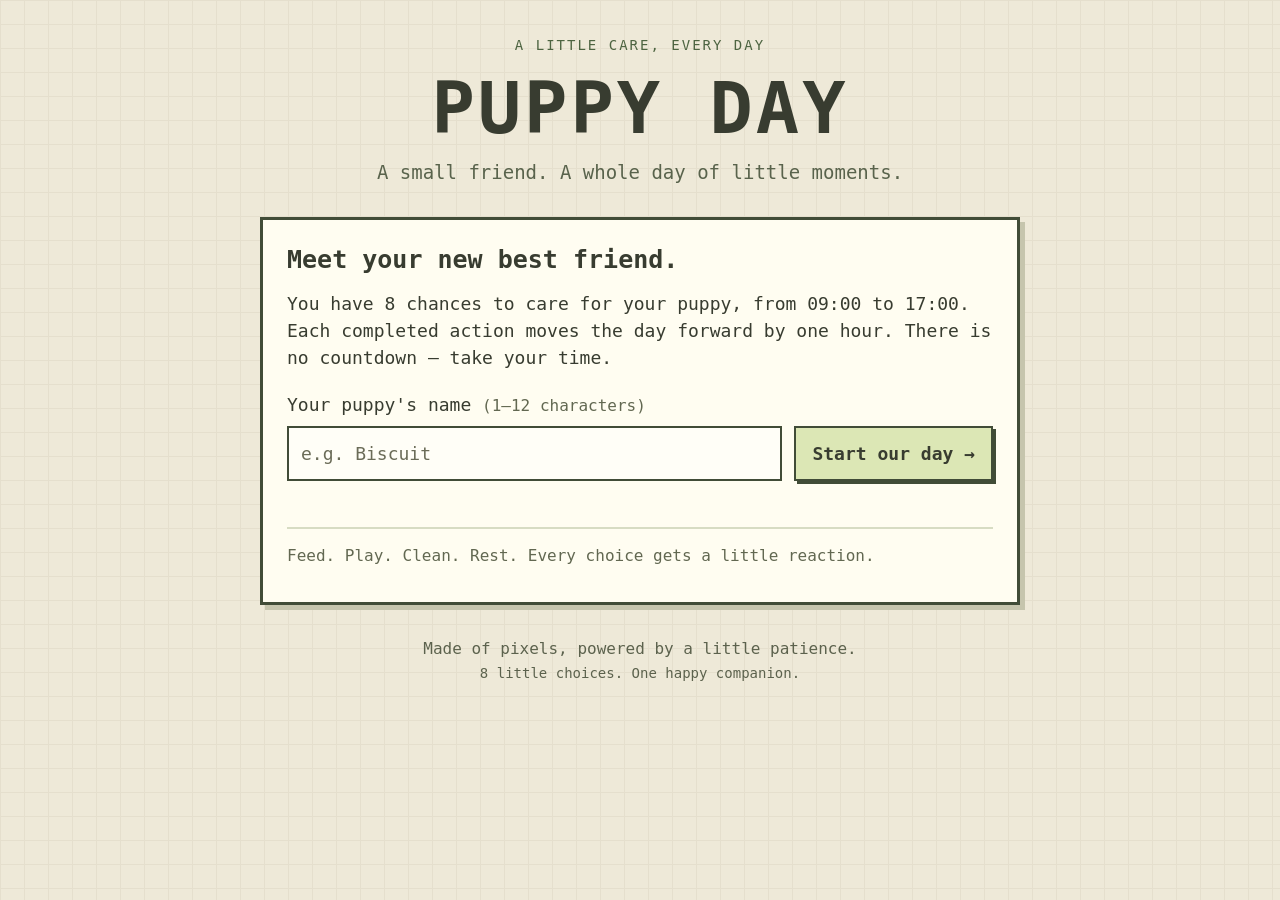
==== index.html @ 0fafeea5 "Import reviewed Puppy Day source and documentation Import the existing English pixel game and self-c" ====
<!doctype html>
<html lang="en">
<head>
  <meta charset="utf-8">
  <meta name="viewport" content="width=device-width,initial-scale=1">
  <meta name="description" content="A little care, every day. Name your pixel puppy and look after it through eight small choices.">
  <title>Puppy Day — A little care, every day</title>
  <link rel="icon" href="assets/paw.svg" type="image/svg+xml">
  <link rel="stylesheet" href="style.css">
  <script src="script.js" defer></script>
</head>
<body>
<main>
  <header>
    <span class="tag">A LITTLE CARE, EVERY DAY</span>
    <h1>PUPPY DAY</h1>
    <p>A small friend. A whole day of little moments.</p>
  </header>
  <noscript><p class="panel error">Please enable JavaScript to meet your puppy and play.</p></noscript>
  <section id="welcome" class="panel">
    <h2>Meet your new best friend.</h2>
    <p>You have 8 chances to care for your puppy, from 09:00 to 17:00. Each completed action moves the day forward by one hour. There is no countdown — take your time.</p>
    <form id="name-form" novalidate>
      <label for="puppy-name">Your puppy's name <span class="field-note">(1–12 characters)</span></label>
      <div class="form-row"><input id="puppy-name" maxlength="12" autocomplete="off" placeholder="e.g. Biscuit" aria-describedby="name-error"><button type="submit">Start our day <span aria-hidden="true">→</span></button></div>
      <p id="name-error" class="error" role="alert"></p>
    </form>
    <p class="welcome-note">Feed. Play. Clean. Rest. Every choice gets a little reaction.</p>
  </section>
  <section id="game" hidden>
    <div class="dayline"><h2 id="dog-title"></h2><span id="clock"></span></div>
    <div class="layout">
      <section id="scene" class="scene panel" aria-label="Your puppy's pixel garden" data-action="idle">
        <span class="sun" aria-hidden="true"></span><span class="cloud" aria-hidden="true"></span><span class="tree" aria-hidden="true"></span>
        <div class="scene-caption">HOME SWEET HOME</div>
        <canvas id="dog" width="128" height="96" role="img" aria-label="A brown pixel puppy waiting for care"></canvas>
        <span class="flower f1" aria-hidden="true"></span><span class="flower f2" aria-hidden="true"></span>
        <div id="mood" class="bubble"></div>
        <p id="scene-status" role="status" aria-live="polite">Ready for a little care.</p>
      </section>
      <section class="panel care">
        <h2>Make today a good day.</h2>
        <div id="stats"></div>
        <p class="hint">Keep an eye on all four needs. Play takes at least 20 Energy.</p>
        <div id="actions" class="actions">
          <button type="button" data-action="feed"><span class="action-heading"><svg class="action-icon" viewBox="0 0 24 24" aria-hidden="true"><path d="M2 12h20v3h-2v4H4v-4H2zm4 3v2h12v-2zM5 6h4v4H5zm6-2h4v4h-4zm6 4h3v3h-3z" fill-rule="evenodd"/></svg><span>Feed</span></span><small>Fullness +30<br>Cleanliness −5</small></button>
          <button type="button" data-action="play"><span class="action-heading"><svg class="action-icon" viewBox="0 0 24 24" aria-hidden="true"><path d="M8 2h8v2h4v4h2v8h-2v4h-4v2H8v-2H4v-4H2V8h2V4h4zm0 4H6v4H4v4h2v4h4v2h4v-2h4v-4h2v-4h-2V6h-4V4h-4v2zm2 4h4v4h-4z" fill-rule="evenodd"/></svg><span>Play</span></span><small>Mood +25<br>Energy −20</small></button>
          <button type="button" data-action="clean"><span class="action-heading"><svg class="action-icon" viewBox="0 0 24 24" aria-hidden="true"><path d="M4 12h16v2h2v6h-2v2H4v-2H2v-6h2zm2 3v4h12v-4zM6 3h4v4H6zm8 3h4v4h-4zm5-5h3v3h-3z" fill-rule="evenodd"/></svg><span>Clean</span></span><small>Cleanliness +35<br>Energy −10</small></button>
          <button type="button" data-action="rest"><span class="action-heading"><svg class="action-icon" viewBox="0 0 24 24" aria-hidden="true"><path d="M9 2h5v3h-3v3H9v7h3v3h7v-2h3v5h-5v2H9v-2H5v-4H3V9h2V5h4zM17 3h6v2h-2v2h-2v1h4v2h-7V8h2V6h2V5h-3z"/></svg><span>Rest</span></span><small>Energy +35<br>Mood +5</small></button>
        </div>
        <p class="hint rules-note">Each hour also uses 8 Fullness, 4 Mood and 3 Cleanliness. All needs stay between 0 and 100.</p>
      </section>
    </div>
    <section class="panel journal"><h2>Dear puppy diary...</h2><p id="feedback" role="status" aria-live="polite" aria-atomic="true"></p><ol id="log"></ol></section>
    <section id="summary" class="panel" hidden><h2>A day well spent.</h2><p id="result"></p><p>There is no single perfect routine. Which needs guided your choices today?</p></section>
    <div class="reset-row"><button type="button" id="reset" class="secondary">Start over</button><span>Refreshing starts a new day. Progress is not saved.</span></div>
  </section>
  <footer>Made of pixels, powered by a little patience.<br><span>8 little choices. One happy companion.</span></footer>
</main>
<dialog id="reset-dialog" aria-labelledby="reset-title">
  <h2 id="reset-title">Start a new day?</h2><p>This will clear your puppy's name and today's diary.</p>
  <div class="dialog-actions"><button type="button" id="cancel-reset" class="secondary">Keep playing</button><button type="button" id="confirm-reset">Yes, start over</button></div>
</dialog>
</body>
</html>
---- style.css ----
@font-face {
  font-family: "Pixelify Sans";
  src: url("assets/fonts/PixelifySans.ttf") format("truetype");
  font-style: normal;
  font-weight: 400 700;
  font-display: swap;
}
:root { --ink:#383c30; --paper:#fffdf1; --green:#4d6441; --edge:#414c37; }
* { box-sizing:border-box; }
body { margin:0; background:#eee9d8; color:var(--ink); font:18px/1.5 "Pixelify Sans",monospace; background-image:linear-gradient(#e5dfcd 1px,transparent 1px),linear-gradient(90deg,#e5dfcd 1px,transparent 1px); background-size:24px 24px; }
main { max-width:1160px; margin:auto; padding:30px 28px; }
header { text-align:center; margin-bottom:30px; }
.tag { font-size:14px; letter-spacing:2px; color:var(--green); }
h1 { font-size:clamp(40px,6.6vw,72px); font-weight:600; line-height:1.1; letter-spacing:3px; margin:12px 0 8px; }
header p { font-size:19px; color:#59634c; }
h2 { font-size:25px; line-height:1.25; font-weight:600; margin:0 0 15px; }
p { margin:10px 0; }
.panel { border:3px solid var(--edge); background:var(--paper); box-shadow:5px 5px 0 #c6c5ad; padding:24px; }
#welcome { max-width:760px; margin:auto; }
label { display:block; margin:20px 0 8px; }
.field-note { font-size:16px; color:#626851; }
.form-row { display:flex; gap:12px; }
input { min-width:0; flex:1; border:2px solid var(--edge); padding:12px; background:#fffef7; font:inherit; color:inherit; border-radius:0; }
input::placeholder { color:#6b6c58; opacity:1; }
button { font:inherit; font-weight:600; border:2px solid var(--edge); border-radius:0; background:#dce7b5; color:var(--ink); padding:11px 16px; box-shadow:3px 3px 0 var(--edge); cursor:pointer; min-height:48px; }
button:hover:not(:disabled) { background:#c6d994; }
button:active:not(:disabled) { transform:translate(2px,2px); box-shadow:1px 1px 0 var(--edge); }
button:focus-visible,input:focus-visible { outline:3px solid #9a4c2d; outline-offset:4px; }
button:disabled { opacity:.55; cursor:wait; }
.secondary { background:#f4e9cf; }
.error { color:#9b3221; min-height:26px; }
.welcome-note { font-size:16px; color:#626851; border-top:2px solid #d7dcc3; padding-top:15px; }
.dayline { display:flex; justify-content:space-between; align-items:center; gap:16px; margin-bottom:18px; }
.dayline h2 { margin:0; overflow-wrap:anywhere; }
#clock { font-size:18px; white-space:nowrap; background:#dce7b5; padding:6px 14px; border:2px solid var(--edge); font-variant-numeric:tabular-nums; }
.layout { display:grid; grid-template-columns:1.1fr 1fr; gap:22px; }
.scene { position:relative; overflow:hidden; min-height:500px; background:linear-gradient(#c7e1da 0 64%,#a6bc79 64% 72%,#839e5d 72%); padding:0; }
.scene:after { content:""; position:absolute; bottom:49px; left:0; width:100%; height:7px; background:repeating-linear-gradient(90deg,transparent 0 25px,#657e49 25px 33px); pointer-events:none; }
.sun { position:absolute; width:48px; height:48px; background:#f3d582; top:64px; right:45px; box-shadow:8px 0 #eaca73,-8px 0 #eaca73,0 8px #eaca73,0 -8px #eaca73; }
.cloud { position:absolute; top:86px; left:40px; width:82px; height:18px; background:#f6f5df; box-shadow:16px -14px #f6f5df; }
.tree { position:absolute; left:35px; bottom:130px; width:16px; height:90px; background:#81674b; }
.tree:before { content:""; position:absolute; top:-42px; left:-27px; width:70px; height:65px; background:#6c8d60; box-shadow:12px 18px #6c8d60,-12px 18px #6c8d60; }
.scene-caption { position:absolute; top:18px; left:20px; font-size:14px; letter-spacing:2px; color:#3f5d4d; }
canvas { position:absolute; width:100%; height:auto; image-rendering:pixelated; image-rendering:crisp-edges; left:50%; bottom:28px; transform:translateX(-50%); pointer-events:none; z-index:2; }
.flower { position:absolute; bottom:68px; width:8px; height:8px; background:#f0ce71; box-shadow:0 -8px #f8e8b9,8px 0 #f8e8b9,-8px 0 #f8e8b9,0 8px #f8e8b9,0 16px #506d3e; }
.f1 { left:36px; }.f2 { right:38px; bottom:90px; }
.bubble { position:absolute; bottom:245px; left:50%; transform:translateX(-50%); background:var(--paper); border:2px solid var(--edge); padding:7px 13px; width:max-content; max-width:calc(100% - 34px); text-align:center; font-size:17px; line-height:1.25; z-index:3; }
.bubble:after { content:""; position:absolute; width:10px; height:10px; background:var(--paper); border-right:2px solid var(--edge); border-bottom:2px solid var(--edge); bottom:-7px; left:calc(50% - 5px); transform:rotate(45deg); }
#scene-status { position:absolute; z-index:3; left:12px; right:12px; bottom:6px; margin:0; text-align:center; font-size:16px; color:#203922; background:#dce7b5; padding:5px 8px; border:2px solid #526846; }
.stat { margin:9px 0; }
.stat label { margin:0 0 3px; display:flex; justify-content:space-between; font-size:17px; font-variant-numeric:tabular-nums; }
meter { display:block; width:100%; height:15px; accent-color:#728d51; border:1px solid #6e785c; background:#ece9d7; }
meter::-webkit-meter-bar { border:0; border-radius:0; background:#ece9d7; height:13px; }
meter::-webkit-meter-optimum-value { background:#728d51; }
meter::-webkit-meter-suboptimum-value { background:#b69a45; }
meter::-webkit-meter-even-less-good-value { background:#b56948; }
.hint { font-size:15px; color:#5c624d; line-height:1.45; }
.actions { display:grid; grid-template-columns:1fr 1fr; gap:13px; margin:18px 0; }
.actions button { text-align:left; padding:13px 15px; }
.action-heading { display:flex; align-items:center; gap:10px; font-size:24px; line-height:1.1; margin-bottom:8px; }
.action-icon { width:26px; height:26px; flex:0 0 26px; fill:currentColor; shape-rendering:crispEdges; }
small { display:block; font-size:15px; line-height:1.35; font-weight:400; }
.rules-note { margin-bottom:0; }
.journal { margin-top:24px; }
#feedback { font-weight:500; }
#log { font-size:16px; max-height:175px; overflow:auto; padding-left:25px; }
#log li { margin-bottom:8px; }
#summary { margin-top:24px; background:#e4edc5; }
.reset-row { display:flex; align-items:center; gap:20px; margin:25px 0; }
.reset-row span,footer { font-size:16px; color:#5c624d; }
footer { text-align:center; margin-top:32px; }
footer span { font-size:14px; }
dialog { width:min(460px,calc(100% - 32px)); border:3px solid var(--edge); background:var(--paper); padding:26px; color:inherit; }
dialog::backdrop { background:#26312380; }
.dialog-actions { display:flex; gap:12px; flex-wrap:wrap; margin-top:20px; }
[hidden] { display:none!important; }
@media(max-width:800px) {
  main { padding:25px 18px; }
  .layout { grid-template-columns:1fr; }
  .scene { min-height:440px; }
  canvas { width:min(100%,560px); }
  .bubble { bottom:245px; }
  .care h2 { font-size:25px; }
}
@media(max-width:480px) {
  main { padding:22px 16px; }
  header { margin-bottom:24px; }
  .tag { font-size:12px; letter-spacing:1px; }
  h1 { font-size:44px; letter-spacing:2px; }
  header p { font-size:17px; }
  h2 { font-size:23px; }
  .form-row,.reset-row { flex-direction:column; align-items:stretch; }
  .panel { padding:18px; }
  .scene { padding:0; min-height:365px; }
  .sun { top:60px; right:28px; width:32px; height:32px; }
  .cloud { left:25px; top:70px; width:60px; }
  .tree { left:28px; bottom:105px; height:65px; }
  .tree:before { width:54px; height:50px; left:-19px; top:-28px; }
  .bubble { bottom:190px; font-size:16px; }
  #scene-status { font-size:14px; }
  .dayline { align-items:start; flex-direction:column; gap:10px; }
  #clock { font-size:16px; padding:5px 9px; }
  .actions { gap:12px; }
  .actions button { padding:12px 10px; }
  .action-heading { font-size:23px; gap:8px; }
  .action-icon { width:24px; height:24px; flex-basis:24px; }
  small { font-size:15px; }
  .reset-row { gap:13px; }
}
/* Keep the response visible while phone users reach the care buttons below. */
@media(max-width:800px) and (min-height:650px) {
  .layout { display:block; }
  .scene { position:sticky; top:8px; min-height:300px; height:300px; z-index:4; }
  .care { margin-top:22px; }
  canvas { width:min(100%,400px); }
  .bubble { bottom:190px; }
  .sun { top:48px; width:32px; height:32px; }
  .cloud { top:62px; }
  .tree { bottom:95px; height:65px; }
  .tree:before { width:54px; height:50px; left:-19px; top:-28px; }
}
@media(prefers-reduced-motion:reduce) { *,*:before,*:after { animation:none!important; transition:none!important; scroll-behavior:auto!important; } }
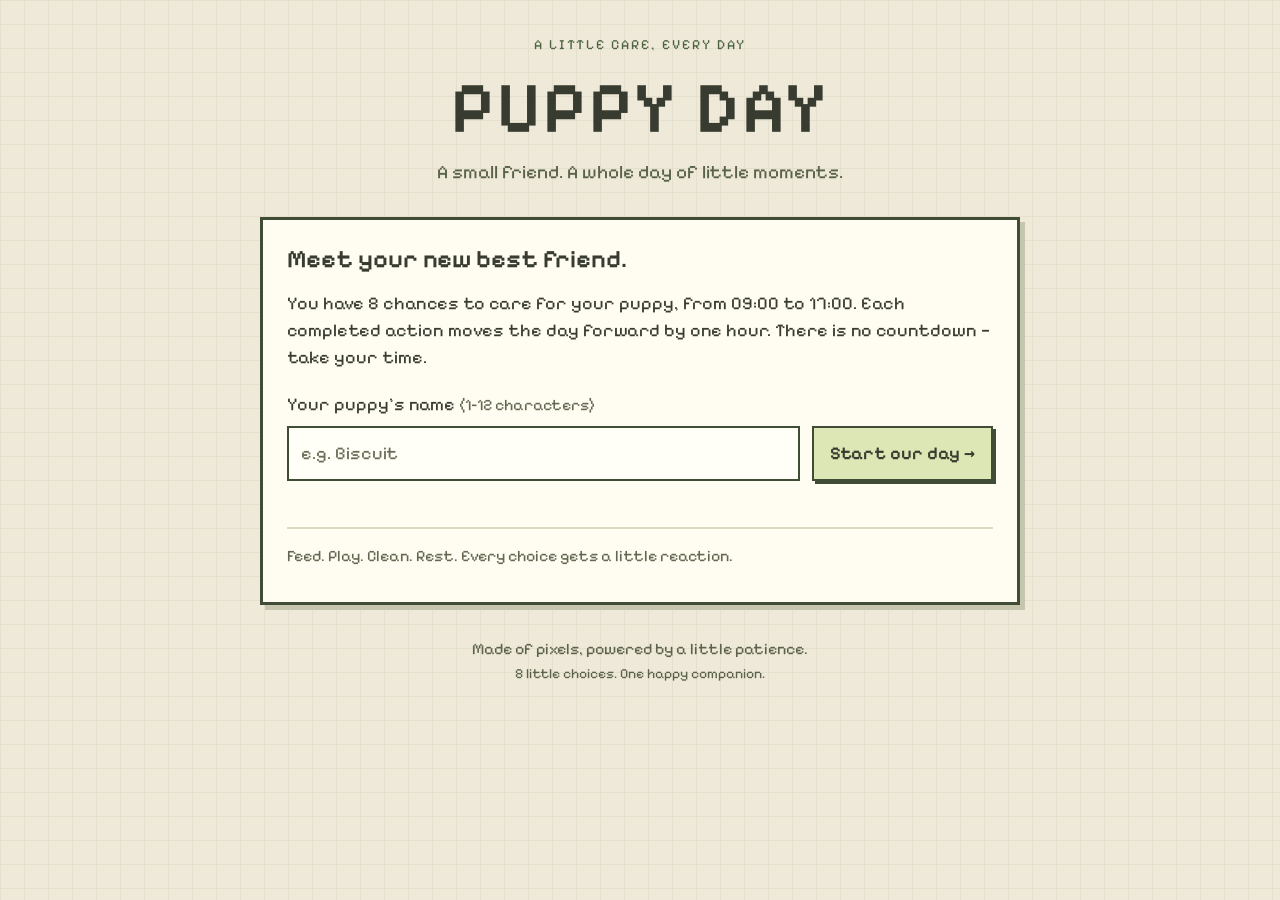
==== commit 3e8d5c1c: "Add AI usability feedback and clarify care results Label the AI cognitive walkthrough separately fro" ====
--- a/index.html
+++ b/index.html
@@ -48,10 +48,10 @@
           <button type="button" data-action="clean"><span class="action-heading"><svg class="action-icon" viewBox="0 0 24 24" aria-hidden="true"><path d="M4 12h16v2h2v6h-2v2H4v-2H2v-6h2zm2 3v4h12v-4zM6 3h4v4H6zm8 3h4v4h-4zm5-5h3v3h-3z" fill-rule="evenodd"/></svg><span>Clean</span></span><small>Cleanliness +35<br>Energy −10</small></button>
           <button type="button" data-action="rest"><span class="action-heading"><svg class="action-icon" viewBox="0 0 24 24" aria-hidden="true"><path d="M9 2h5v3h-3v3H9v7h3v3h7v-2h3v5h-5v2H9v-2H5v-4H3V9h2V5h4zM17 3h6v2h-2v2h-2v1h4v2h-7V8h2V6h2V5h-3z"/></svg><span>Rest</span></span><small>Energy +35<br>Mood +5</small></button>
         </div>
-        <p class="hint rules-note">Each hour also uses 8 Fullness, 4 Mood and 3 Cleanliness. All needs stay between 0 and 100.</p>
+        <p class="hint rules-note">Button values are before hourly costs. Each action also uses 8 Fullness, 4 Mood and 3 Cleanliness. The diary shows the final change. All needs stay between 0 and 100.</p>
       </section>
     </div>
-    <section class="panel journal"><h2>Dear puppy diary...</h2><p id="feedback" role="status" aria-live="polite" aria-atomic="true"></p><ol id="log"></ol></section>
+    <section class="panel journal"><h2>Dear puppy diary...</h2><p id="feedback" role="status" aria-live="polite" aria-atomic="true"></p><ol id="log" reversed></ol></section>
     <section id="summary" class="panel" hidden><h2>A day well spent.</h2><p id="result"></p><p>There is no single perfect routine. Which needs guided your choices today?</p></section>
     <div class="reset-row"><button type="button" id="reset" class="secondary">Start over</button><span>Refreshing starts a new day. Progress is not saved.</span></div>
   </section>
